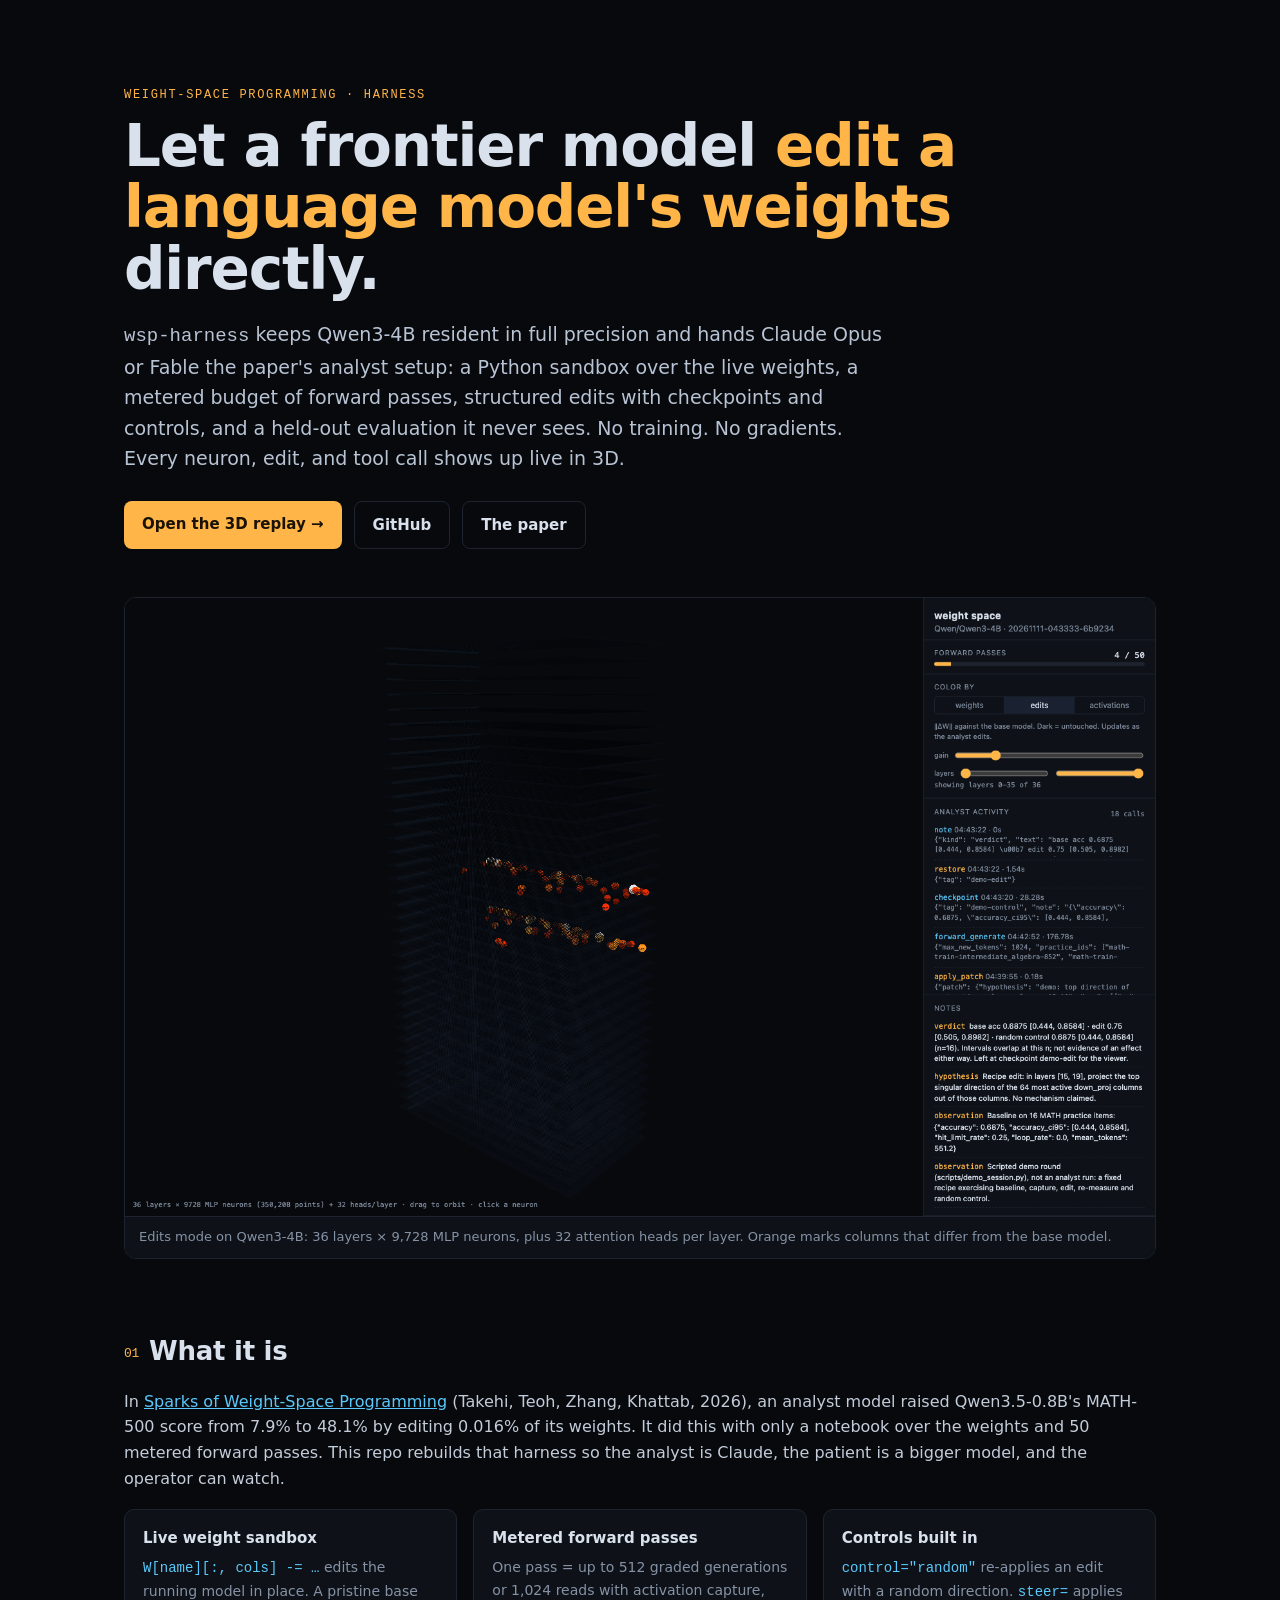
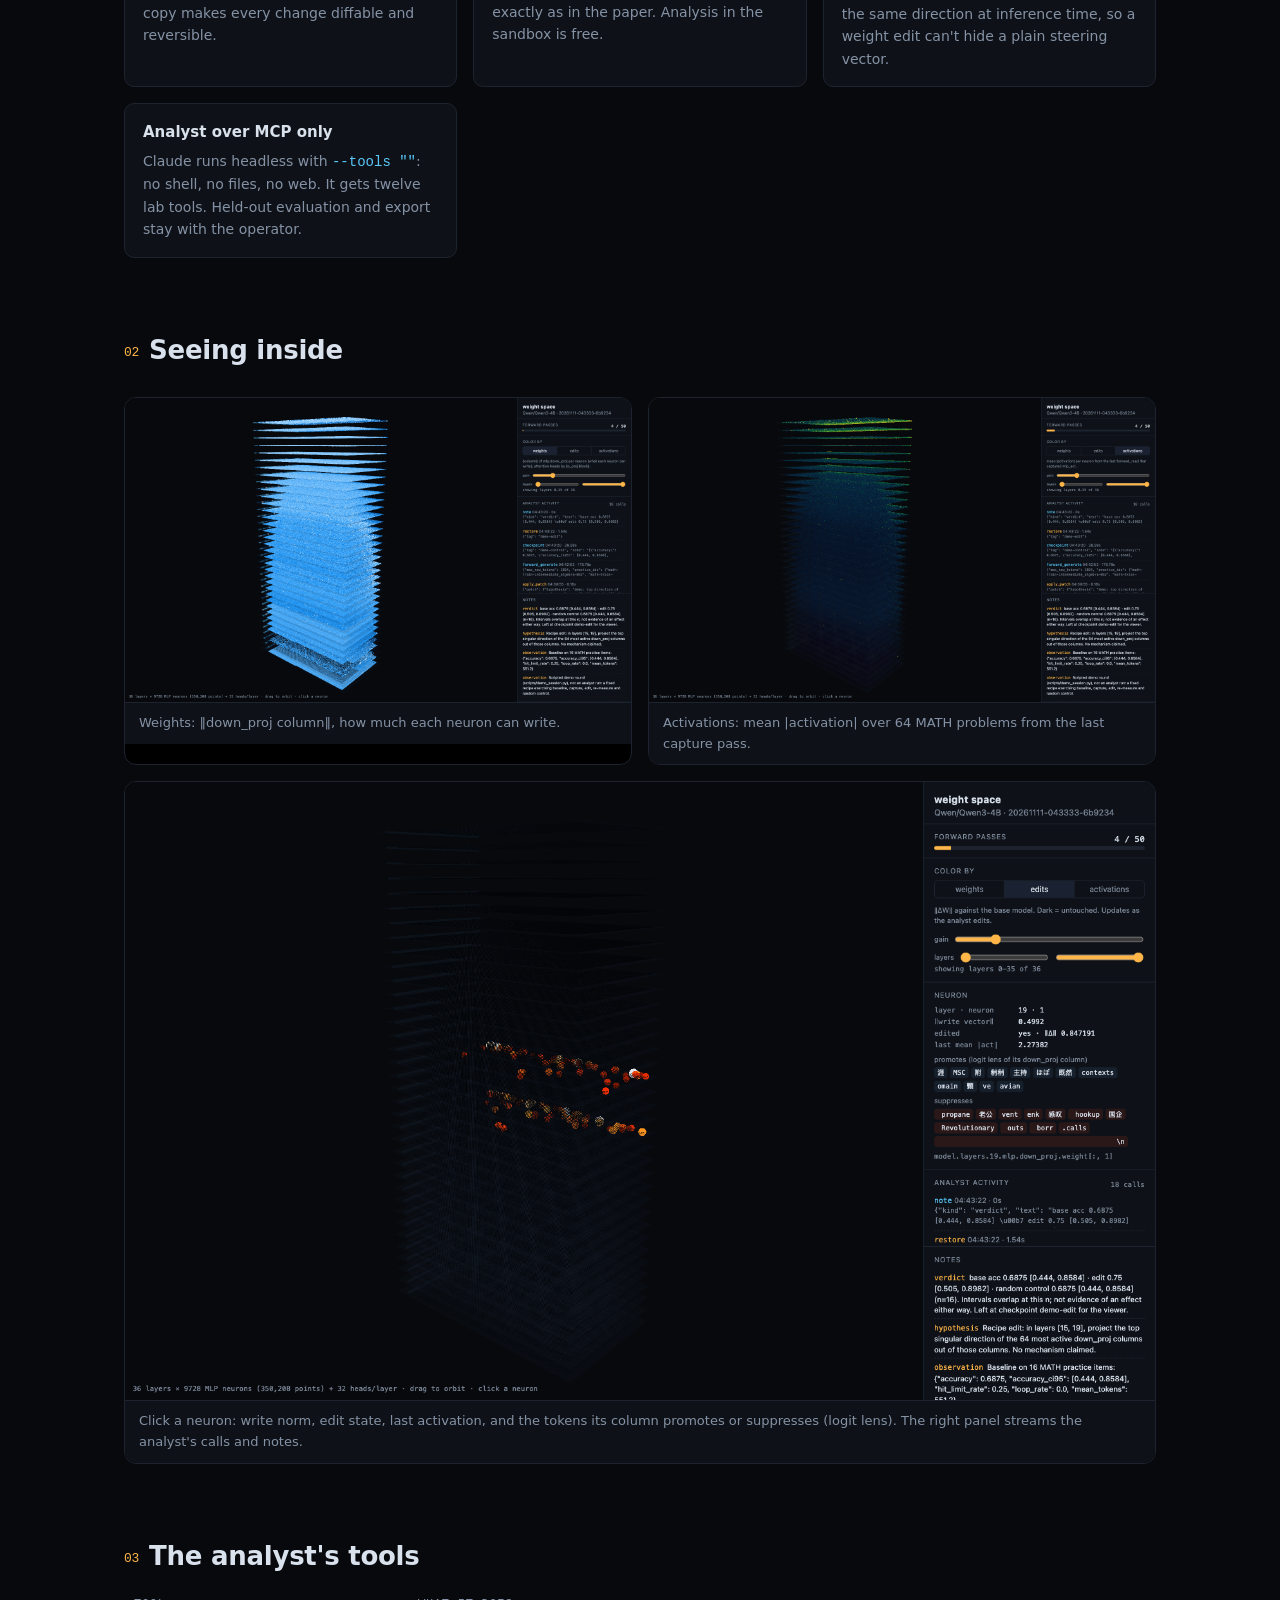
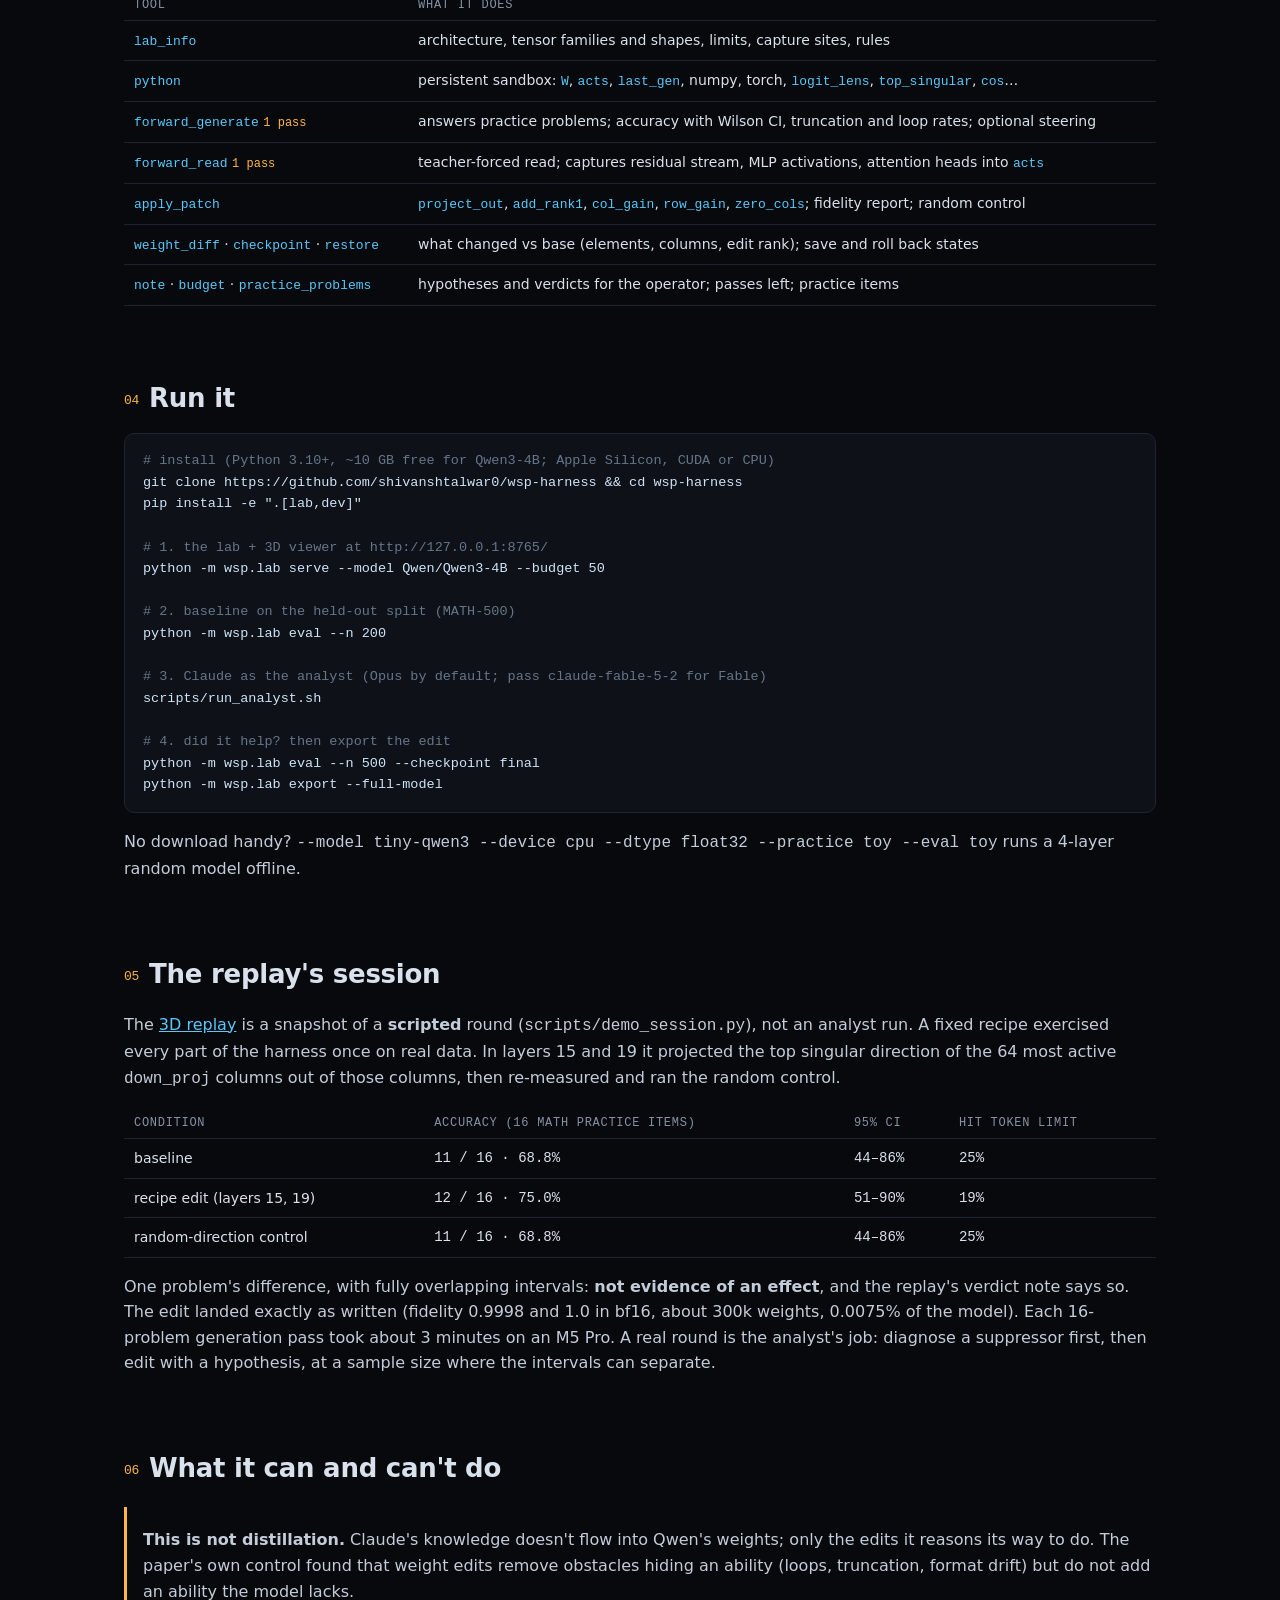
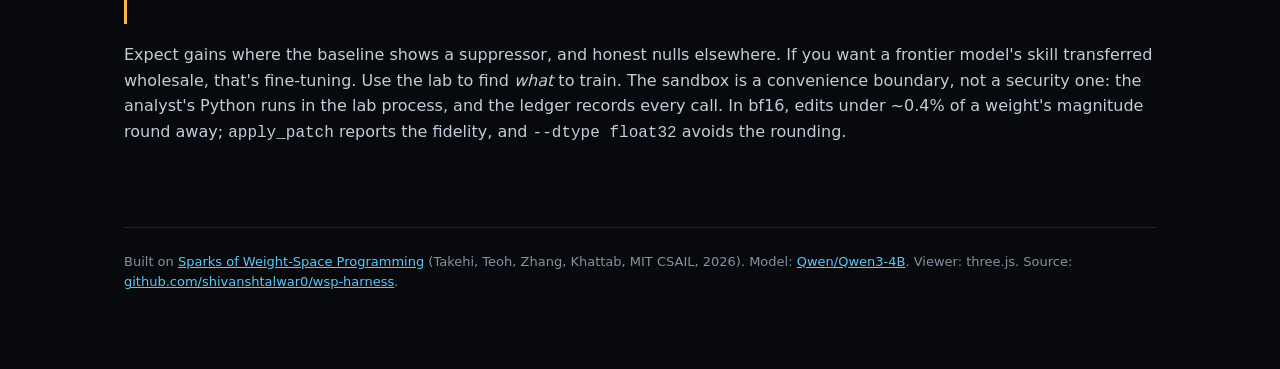
==== site/index.html @ 13225d52 "Add wsp.lab: live weight-space lab with Claude as the analyst A rebuild of the paper's Experiment-8 " ====
<!doctype html>
<html lang="en">
<head>
  <meta charset="utf-8" />
  <meta name="viewport" content="width=device-width, initial-scale=1" />
  <title>wsp-harness · let a frontier model edit a language model's weights</title>
  <meta name="description" content="A Weight-Space Programming lab: Claude Opus or Fable reads and edits Qwen3-4B's weights directly, with metered forward passes, controls, and a live 3D view." />
  <meta property="og:title" content="wsp-harness" />
  <meta property="og:description" content="Claude as the analyst: read and edit a live model's weights, no training." />
  <meta property="og:image" content="img/viewer-edits.png" />
  <style>
    :root {
      --bg: #07090d; --panel: #0e1218; --line: #1d2430; --text: #d9e1ec; --muted: #8592a5;
      --accent: #ffb547; --cool: #5ac8fa;
      --mono: ui-monospace, "SF Mono", "JetBrains Mono", Menlo, monospace;
      --sans: ui-sans-serif, -apple-system, "Inter", system-ui, sans-serif;
    }
    * { box-sizing: border-box; }
    html { background: var(--bg); color: var(--text); font: 16px/1.6 var(--sans); }
    body { margin: 0; }
    a { color: var(--cool); }
    main { max-width: 1080px; margin: 0 auto; padding: 0 24px 96px; }
    header.hero { padding: 88px 0 40px; }
    .kicker { font: 12px var(--mono); letter-spacing: 0.14em; text-transform: uppercase; color: var(--accent); }
    h1 { font-size: clamp(34px, 5vw, 58px); line-height: 1.06; margin: 14px 0 18px; letter-spacing: -0.02em; font-weight: 650; }
    h1 em { font-style: normal; color: var(--accent); }
    .lede { font-size: 19px; color: #b8c3d3; max-width: 760px; }
    .cta { display: flex; gap: 12px; flex-wrap: wrap; margin-top: 28px; }
    .btn { display: inline-block; padding: 11px 18px; border-radius: 8px; text-decoration: none; font-weight: 600; font-size: 15px; }
    .btn.primary { background: var(--accent); color: #1a1205; }
    .btn.ghost { border: 1px solid var(--line); color: var(--text); }
    figure.shot { margin: 8px 0 0; border: 1px solid var(--line); border-radius: 12px; overflow: hidden; background: #000; }
    figure.shot img { display: block; width: 100%; }
    figure figcaption { padding: 10px 14px; font-size: 13px; color: var(--muted); background: var(--panel); border-top: 1px solid var(--line); }
    h2 { font-size: 26px; margin: 72px 0 12px; letter-spacing: -0.01em; }
    h2 .n { font: 13px var(--mono); color: var(--accent); margin-right: 10px; vertical-align: 3px; }
    p { color: #c3ccd9; }
    .grid { display: grid; grid-template-columns: repeat(auto-fit, minmax(300px, 1fr)); gap: 16px; margin-top: 18px; }
    .card { border: 1px solid var(--line); border-radius: 10px; background: var(--panel); padding: 16px 18px; }
    .card h3 { margin: 0 0 6px; font-size: 15px; }
    .card p { margin: 0; font-size: 14px; color: var(--muted); }
    .card code { color: var(--cool); }
    pre { background: var(--panel); border: 1px solid var(--line); border-radius: 10px; padding: 16px 18px; overflow-x: auto; font: 13.5px/1.6 var(--mono); color: #cfe3f7; }
    pre .c { color: #66758a; }
    table { width: 100%; border-collapse: collapse; font-size: 14px; margin-top: 12px; }
    th, td { text-align: left; padding: 8px 10px; border-bottom: 1px solid var(--line); vertical-align: top; }
    th { font: 12px var(--mono); color: var(--muted); text-transform: uppercase; letter-spacing: 0.06em; }
    td code { color: var(--cool); font-size: 13px; }
    .metered { color: var(--accent); font: 12px var(--mono); }
    .warn { border-left: 3px solid var(--accent); padding: 4px 0 4px 16px; margin: 18px 0; }
    .results td:nth-child(n+2) { font-family: var(--mono); }
    footer { border-top: 1px solid var(--line); margin-top: 80px; padding-top: 24px; font-size: 13px; color: var(--muted); }
  </style>
</head>
<body>
<main>
  <header class="hero">
    <div class="kicker">weight-space programming · harness</div>
    <h1>Let a frontier model <em>edit a language model's weights</em> directly.</h1>
    <p class="lede">
      <code>wsp-harness</code> keeps Qwen3-4B resident in full precision and hands Claude Opus or Fable
      the paper's analyst setup: a Python sandbox over the live weights, a metered budget of forward
      passes, structured edits with checkpoints and controls, and a held-out evaluation it never sees.
      No training. No gradients. Every neuron, edit, and tool call shows up live in 3D.
    </p>
    <div class="cta">
      <a class="btn primary" href="demo/">Open the 3D replay →</a>
      <a class="btn ghost" href="https://github.com/shivanshtalwar0/wsp-harness">GitHub</a>
      <a class="btn ghost" href="https://rikiyat.github.io/blog/weight-space-programming/">The paper</a>
    </div>
  </header>

  <figure class="shot">
    <img src="img/viewer-edits.png" alt="3D view of Qwen3-4B: 36 layer slabs of MLP neurons, edited neurons glowing orange" />
    <figcaption>Edits mode on Qwen3-4B: 36 layers × 9,728 MLP neurons, plus 32 attention heads per layer. Orange marks columns that differ from the base model.</figcaption>
  </figure>

  <h2><span class="n">01</span>What it is</h2>
  <p>
    In <a href="https://rikiyat.github.io/blog/weight-space-programming/">Sparks of Weight-Space Programming</a>
    (Takehi, Teoh, Zhang, Khattab, 2026), an analyst model raised Qwen3.5-0.8B's MATH-500 score from 7.9% to
    48.1% by editing 0.016% of its weights. It did this with only a notebook over the weights and 50 metered
    forward passes. This repo rebuilds that harness so the analyst is Claude, the patient is a bigger model,
    and the operator can watch.
  </p>
  <div class="grid">
    <div class="card"><h3>Live weight sandbox</h3><p><code>W[name][:, cols] -= …</code> edits the running model in place. A pristine base copy makes every change diffable and reversible.</p></div>
    <div class="card"><h3>Metered forward passes</h3><p>One pass = up to 512 graded generations or 1,024 reads with activation capture, exactly as in the paper. Analysis in the sandbox is free.</p></div>
    <div class="card"><h3>Controls built in</h3><p><code>control="random"</code> re-applies an edit with a random direction. <code>steer=</code> applies the same direction at inference time, so a weight edit can't hide a plain steering vector.</p></div>
    <div class="card"><h3>Analyst over MCP only</h3><p>Claude runs headless with <code>--tools ""</code>: no shell, no files, no web. It gets twelve lab tools. Held-out evaluation and export stay with the operator.</p></div>
  </div>

  <h2><span class="n">02</span>Seeing inside</h2>
  <div class="grid">
    <figure class="shot"><img src="img/viewer-weights.png" alt="weights mode" /><figcaption>Weights: ‖down_proj column‖, how much each neuron can write.</figcaption></figure>
    <figure class="shot"><img src="img/viewer-activations.png" alt="activations mode" /><figcaption>Activations: mean |activation| over 64 MATH problems from the last capture pass.</figcaption></figure>
  </div>
  <figure class="shot" style="margin-top:16px">
    <img src="img/viewer-neuron.png" alt="neuron inspector" />
    <figcaption>Click a neuron: write norm, edit state, last activation, and the tokens its column promotes or suppresses (logit lens). The right panel streams the analyst's calls and notes.</figcaption>
  </figure>

  <h2><span class="n">03</span>The analyst's tools</h2>
  <table>
    <tr><th>tool</th><th>what it does</th></tr>
    <tr><td><code>lab_info</code></td><td>architecture, tensor families and shapes, limits, capture sites, rules</td></tr>
    <tr><td><code>python</code></td><td>persistent sandbox: <code>W</code>, <code>acts</code>, <code>last_gen</code>, numpy, torch, <code>logit_lens</code>, <code>top_singular</code>, <code>cos</code>…</td></tr>
    <tr><td><code>forward_generate</code> <span class="metered">1 pass</span></td><td>answers practice problems; accuracy with Wilson CI, truncation and loop rates; optional steering</td></tr>
    <tr><td><code>forward_read</code> <span class="metered">1 pass</span></td><td>teacher-forced read; captures residual stream, MLP activations, attention heads into <code>acts</code></td></tr>
    <tr><td><code>apply_patch</code></td><td><code>project_out</code>, <code>add_rank1</code>, <code>col_gain</code>, <code>row_gain</code>, <code>zero_cols</code>; fidelity report; random control</td></tr>
    <tr><td><code>weight_diff</code> · <code>checkpoint</code> · <code>restore</code></td><td>what changed vs base (elements, columns, edit rank); save and roll back states</td></tr>
    <tr><td><code>note</code> · <code>budget</code> · <code>practice_problems</code></td><td>hypotheses and verdicts for the operator; passes left; practice items</td></tr>
  </table>

  <h2><span class="n">04</span>Run it</h2>
<pre><span class="c"># install (Python 3.10+, ~10 GB free for Qwen3-4B; Apple Silicon, CUDA or CPU)</span>
git clone https://github.com/shivanshtalwar0/wsp-harness && cd wsp-harness
pip install -e ".[lab,dev]"

<span class="c"># 1. the lab + 3D viewer at http://127.0.0.1:8765/</span>
python -m wsp.lab serve --model Qwen/Qwen3-4B --budget 50

<span class="c"># 2. baseline on the held-out split (MATH-500)</span>
python -m wsp.lab eval --n 200

<span class="c"># 3. Claude as the analyst (Opus by default; pass claude-fable-5-2 for Fable)</span>
scripts/run_analyst.sh

<span class="c"># 4. did it help? then export the edit</span>
python -m wsp.lab eval --n 500 --checkpoint final
python -m wsp.lab export --full-model</pre>
  <p>No download handy? <code>--model tiny-qwen3 --device cpu --dtype float32 --practice toy --eval toy</code> runs a 4-layer random model offline.</p>

  <h2><span class="n">05</span>The replay's session</h2>
  <p>
    The <a href="demo/">3D replay</a> is a snapshot of a <strong>scripted</strong> round
    (<code>scripts/demo_session.py</code>), not an analyst run. A fixed recipe exercised every part of the
    harness once on real data. In layers 15 and 19 it projected the top singular direction of the 64 most
    active <code>down_proj</code> columns out of those columns, then re-measured and ran the random control.
  </p>
  <table class="results">
    <tr><th>condition</th><th>accuracy (16 MATH practice items)</th><th>95% CI</th><th>hit token limit</th></tr>
    <tr><td>baseline</td><td>11 / 16 · 68.8%</td><td>44–86%</td><td>25%</td></tr>
    <tr><td>recipe edit (layers 15, 19)</td><td>12 / 16 · 75.0%</td><td>51–90%</td><td>19%</td></tr>
    <tr><td>random-direction control</td><td>11 / 16 · 68.8%</td><td>44–86%</td><td>25%</td></tr>
  </table>
  <p>
    One problem's difference, with fully overlapping intervals: <strong>not evidence of an effect</strong>,
    and the replay's verdict note says so. The edit landed exactly as written (fidelity 0.9998 and 1.0 in
    bf16, about 300k weights, 0.0075% of the model). Each 16-problem generation pass took about 3 minutes
    on an M5 Pro. A real round is the analyst's job: diagnose a suppressor first, then edit with a
    hypothesis, at a sample size where the intervals can separate.
  </p>

  <h2><span class="n">06</span>What it can and can't do</h2>
  <div class="warn">
    <p><strong>This is not distillation.</strong> Claude's knowledge doesn't flow into Qwen's weights; only the
    edits it reasons its way to do. The paper's own control found that weight edits remove obstacles hiding
    an ability (loops, truncation, format drift) but do not add an ability the model lacks.</p>
  </div>
  <p>
    Expect gains where the baseline shows a suppressor, and honest nulls elsewhere. If you want a frontier
    model's skill transferred wholesale, that's fine-tuning. Use the lab to find <em>what</em> to train.
    The sandbox is a convenience boundary, not a security one: the analyst's Python runs in the lab
    process, and the ledger records every call. In bf16, edits under ~0.4% of a weight's magnitude round
    away; <code>apply_patch</code> reports the fidelity, and <code>--dtype float32</code> avoids the rounding.
  </p>

  <footer>
    Built on <a href="https://rikiyat.github.io/blog/weight-space-programming/">Sparks of Weight-Space Programming</a>
    (Takehi, Teoh, Zhang, Khattab, MIT CSAIL, 2026). Model: <a href="https://huggingface.co/Qwen/Qwen3-4B">Qwen/Qwen3-4B</a>.
    Viewer: three.js. Source: <a href="https://github.com/shivanshtalwar0/wsp-harness">github.com/shivanshtalwar0/wsp-harness</a>.
  </footer>
</main>
</body>
</html>
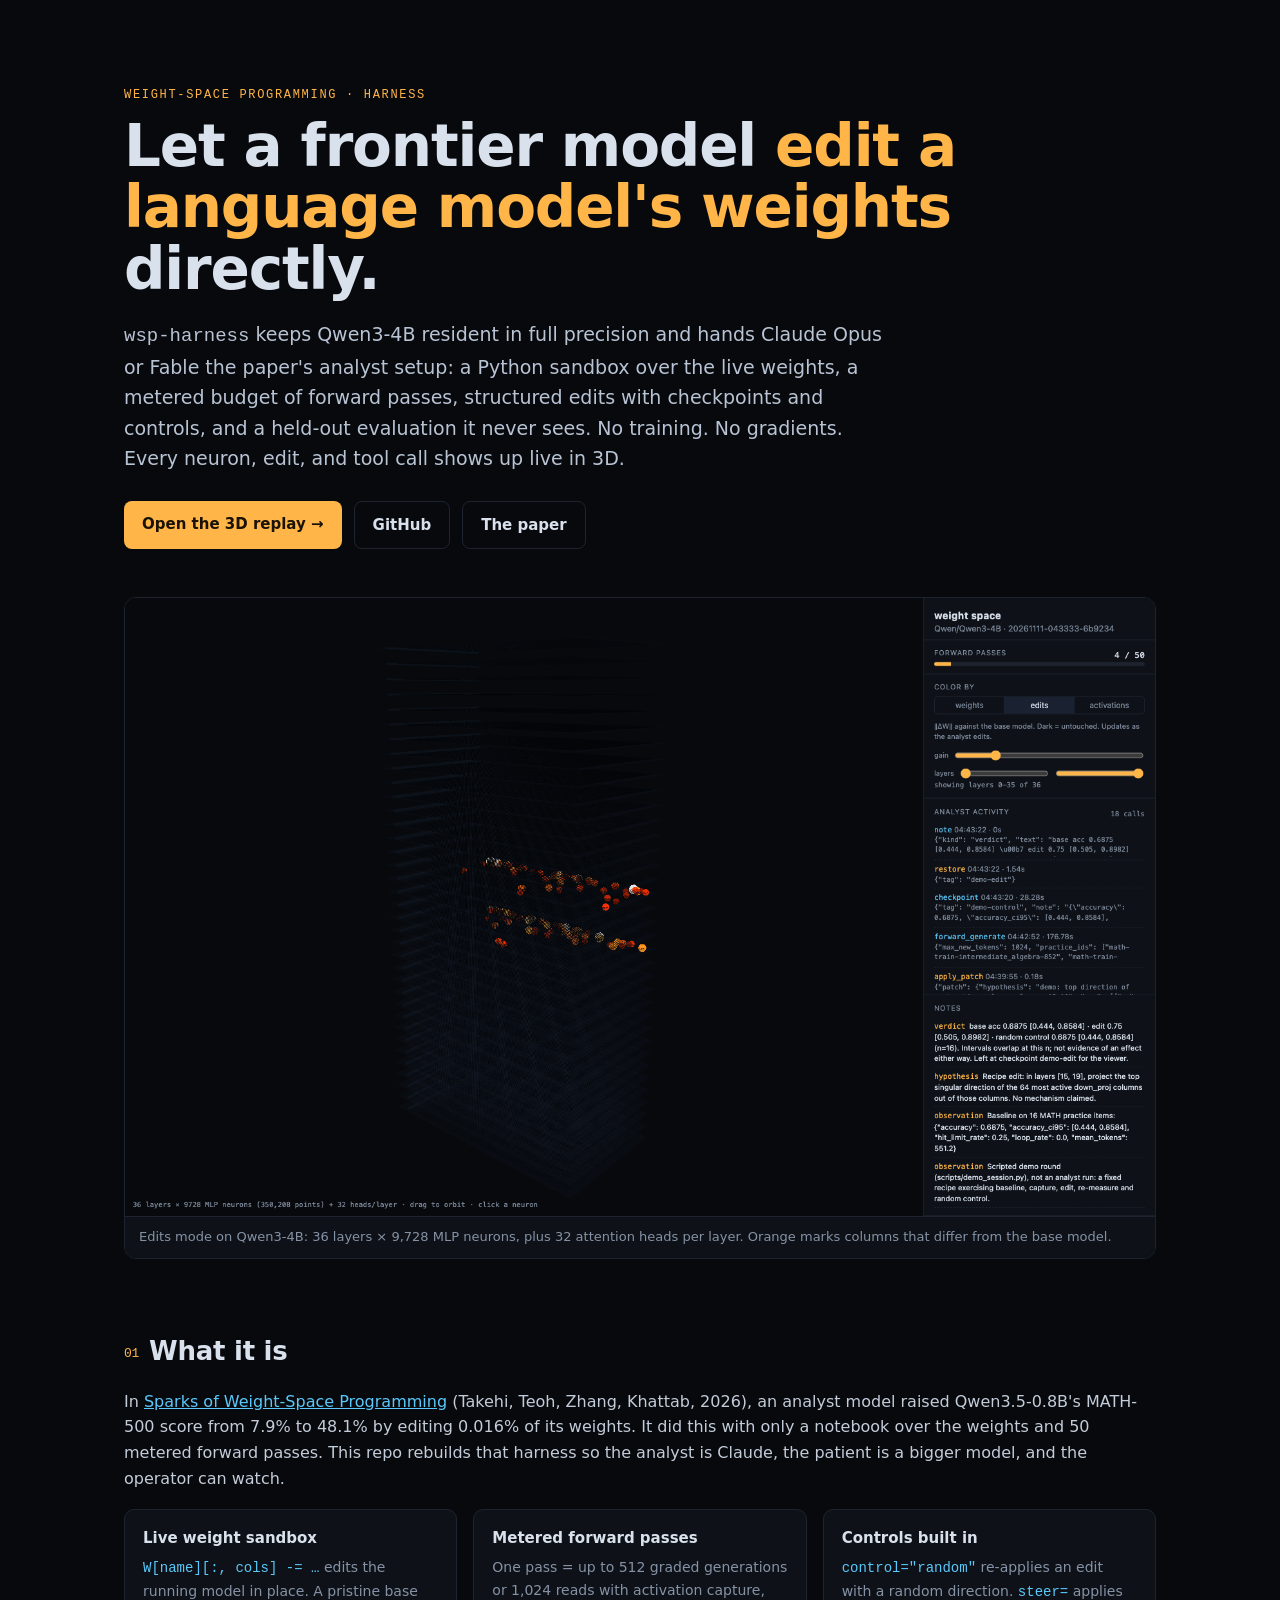
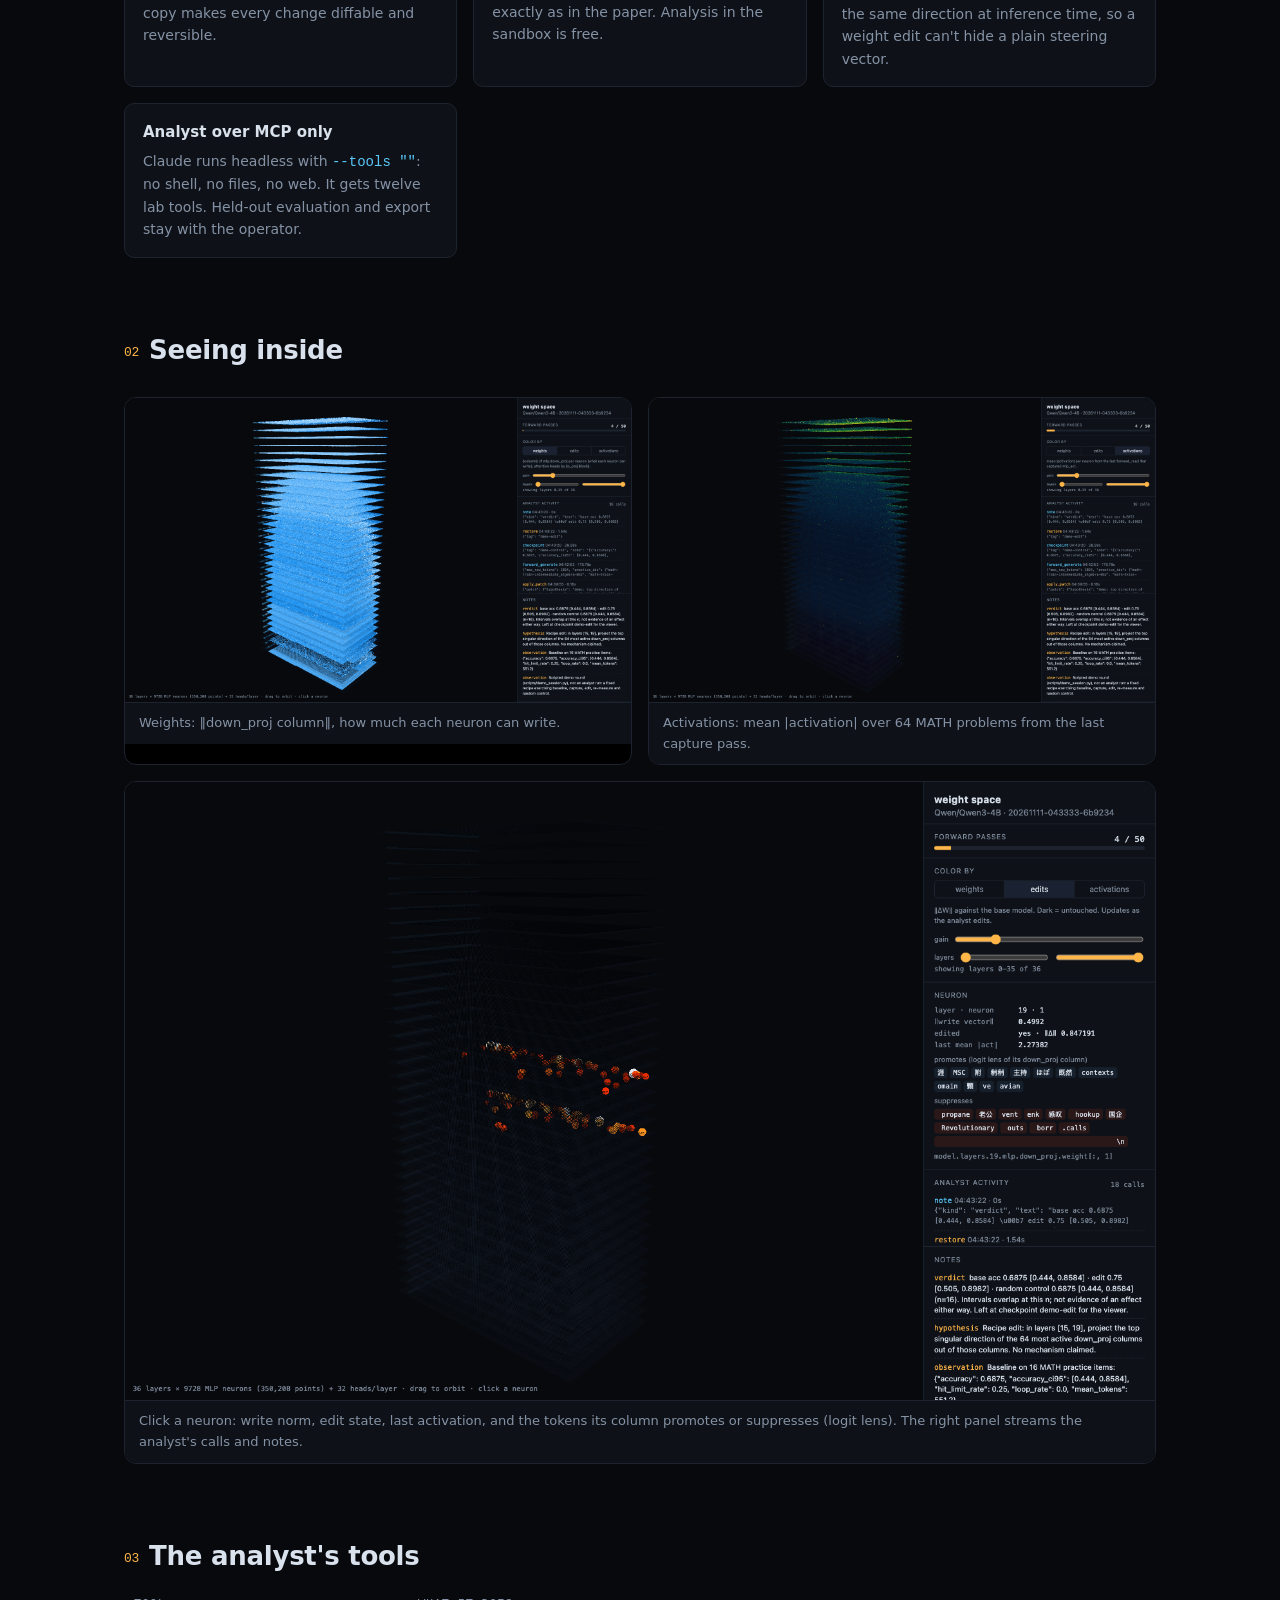
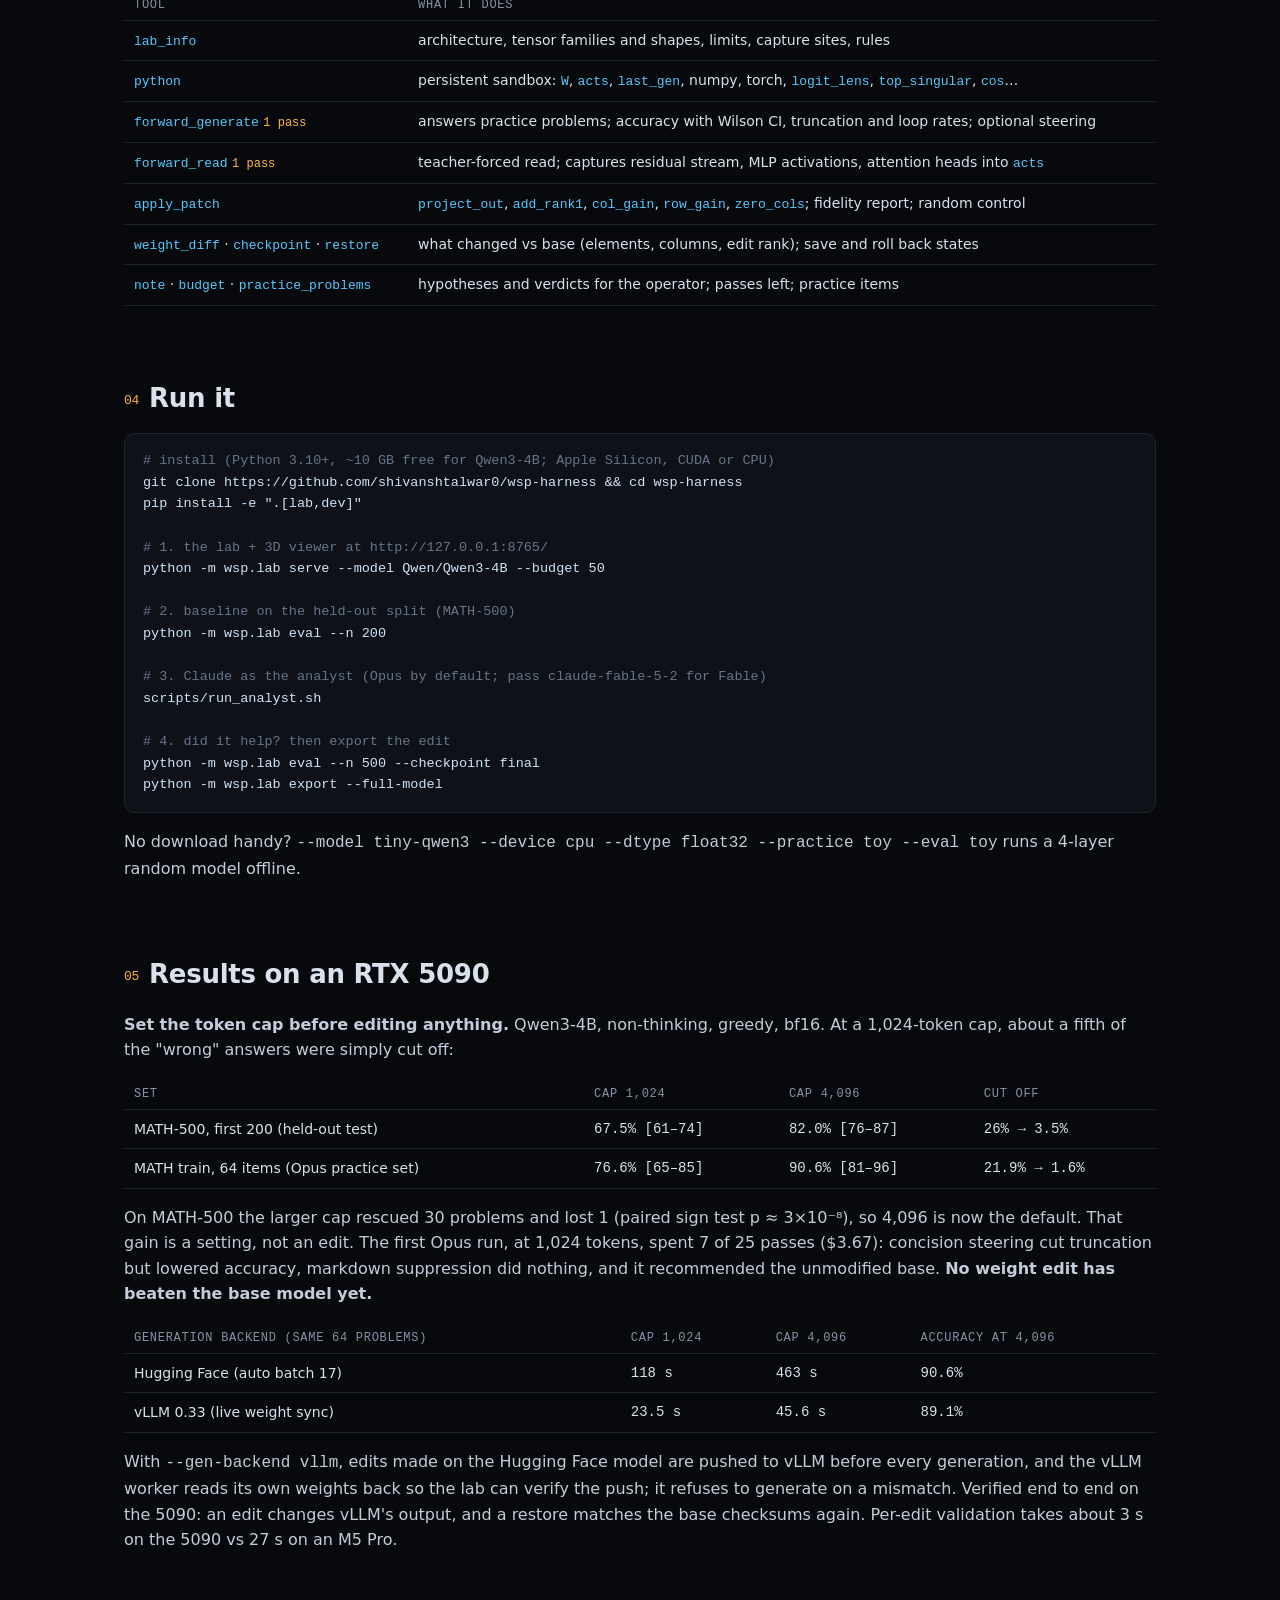
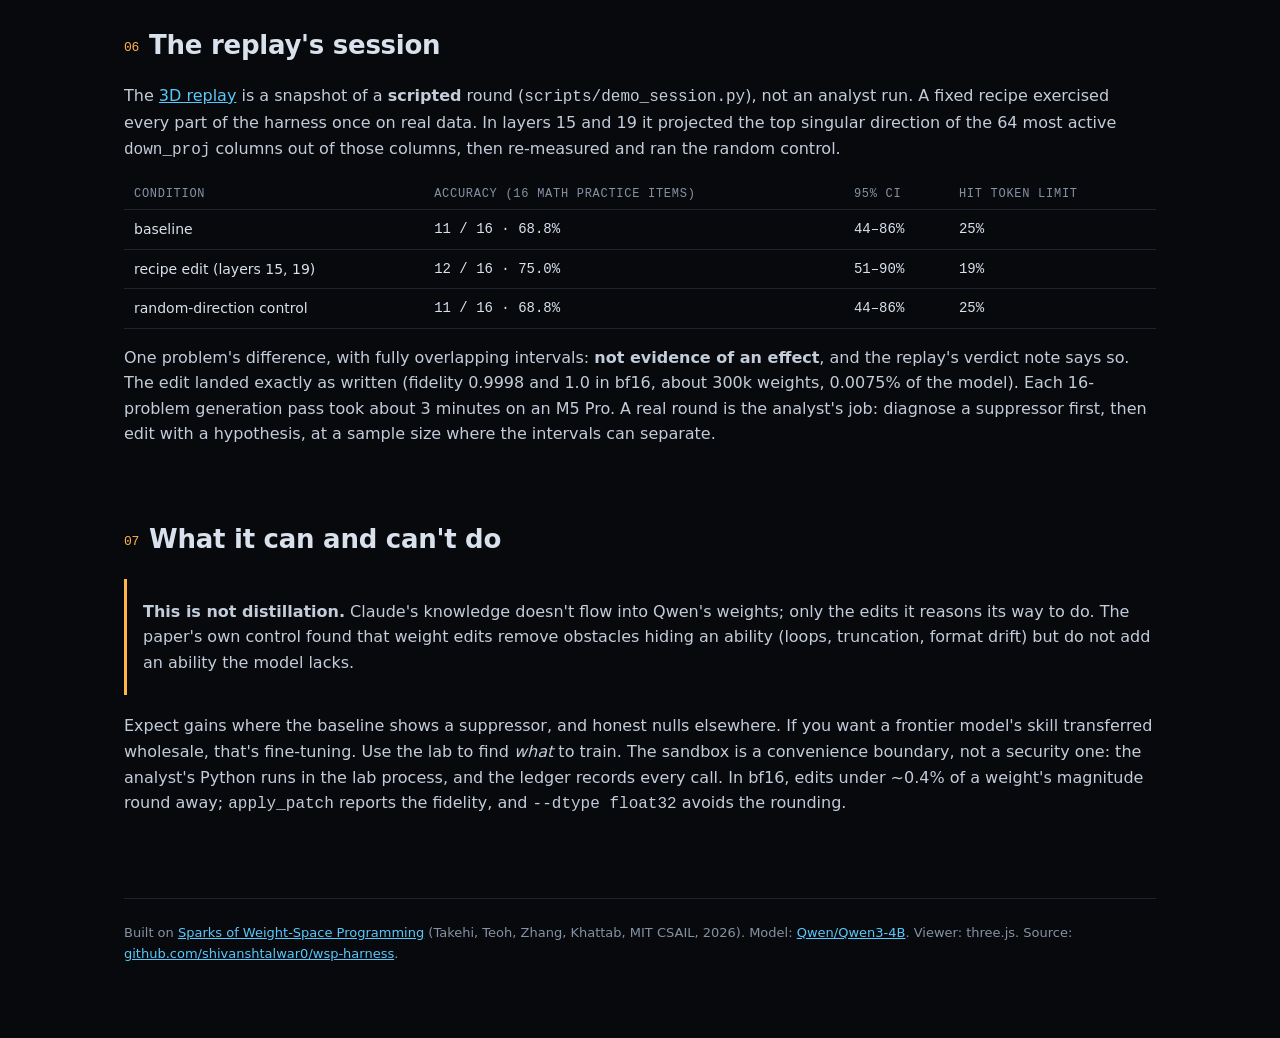
==== commit 40dfb4fb: "Pages: rig results (token cap, vLLM speed, verified sync) Co-Authored-By: Claude Opus 5.5 <noreply@a" ====
--- a/site/index.html
+++ b/site/index.html
@@ -131,7 +131,36 @@
 python -m wsp.lab export --full-model</pre>
   <p>No download handy? <code>--model tiny-qwen3 --device cpu --dtype float32 --practice toy --eval toy</code> runs a 4-layer random model offline.</p>
 
-  <h2><span class="n">05</span>The replay's session</h2>
+  <h2><span class="n">05</span>Results on an RTX 5090</h2>
+  <p>
+    <strong>Set the token cap before editing anything.</strong> Qwen3-4B, non-thinking, greedy, bf16. At a
+    1,024-token cap, about a fifth of the "wrong" answers were simply cut off:
+  </p>
+  <table class="results">
+    <tr><th>set</th><th>cap 1,024</th><th>cap 4,096</th><th>cut off</th></tr>
+    <tr><td>MATH-500, first 200 (held-out test)</td><td>67.5% [61–74]</td><td>82.0% [76–87]</td><td>26% → 3.5%</td></tr>
+    <tr><td>MATH train, 64 items (Opus practice set)</td><td>76.6% [65–85]</td><td>90.6% [81–96]</td><td>21.9% → 1.6%</td></tr>
+  </table>
+  <p>
+    On MATH-500 the larger cap rescued 30 problems and lost 1 (paired sign test p ≈ 3×10⁻⁸), so 4,096 is
+    now the default. That gain is a setting, not an edit. The first Opus run, at 1,024 tokens, spent 7 of
+    25 passes ($3.67): concision steering cut truncation but lowered accuracy, markdown suppression did
+    nothing, and it recommended the unmodified base. <strong>No weight edit has beaten the base model yet.</strong>
+  </p>
+  <table class="results">
+    <tr><th>generation backend (same 64 problems)</th><th>cap 1,024</th><th>cap 4,096</th><th>accuracy at 4,096</th></tr>
+    <tr><td>Hugging Face (auto batch 17)</td><td>118 s</td><td>463 s</td><td>90.6%</td></tr>
+    <tr><td>vLLM 0.33 (live weight sync)</td><td>23.5 s</td><td>45.6 s</td><td>89.1%</td></tr>
+  </table>
+  <p>
+    With <code>--gen-backend vllm</code>, edits made on the Hugging Face model are pushed to vLLM before
+    every generation, and the vLLM worker reads its own weights back so the lab can verify the push; it
+    refuses to generate on a mismatch. Verified end to end on the 5090: an edit changes vLLM's output, and a
+    restore matches the base checksums again. Per-edit validation takes about 3 s on the 5090 vs 27 s on
+    an M5 Pro.
+  </p>
+
+  <h2><span class="n">06</span>The replay's session</h2>
   <p>
     The <a href="demo/">3D replay</a> is a snapshot of a <strong>scripted</strong> round
     (<code>scripts/demo_session.py</code>), not an analyst run. A fixed recipe exercised every part of the
@@ -152,7 +181,7 @@
     hypothesis, at a sample size where the intervals can separate.
   </p>
 
-  <h2><span class="n">06</span>What it can and can't do</h2>
+  <h2><span class="n">07</span>What it can and can't do</h2>
   <div class="warn">
     <p><strong>This is not distillation.</strong> Claude's knowledge doesn't flow into Qwen's weights; only the
     edits it reasons its way to do. The paper's own control found that weight edits remove obstacles hiding
